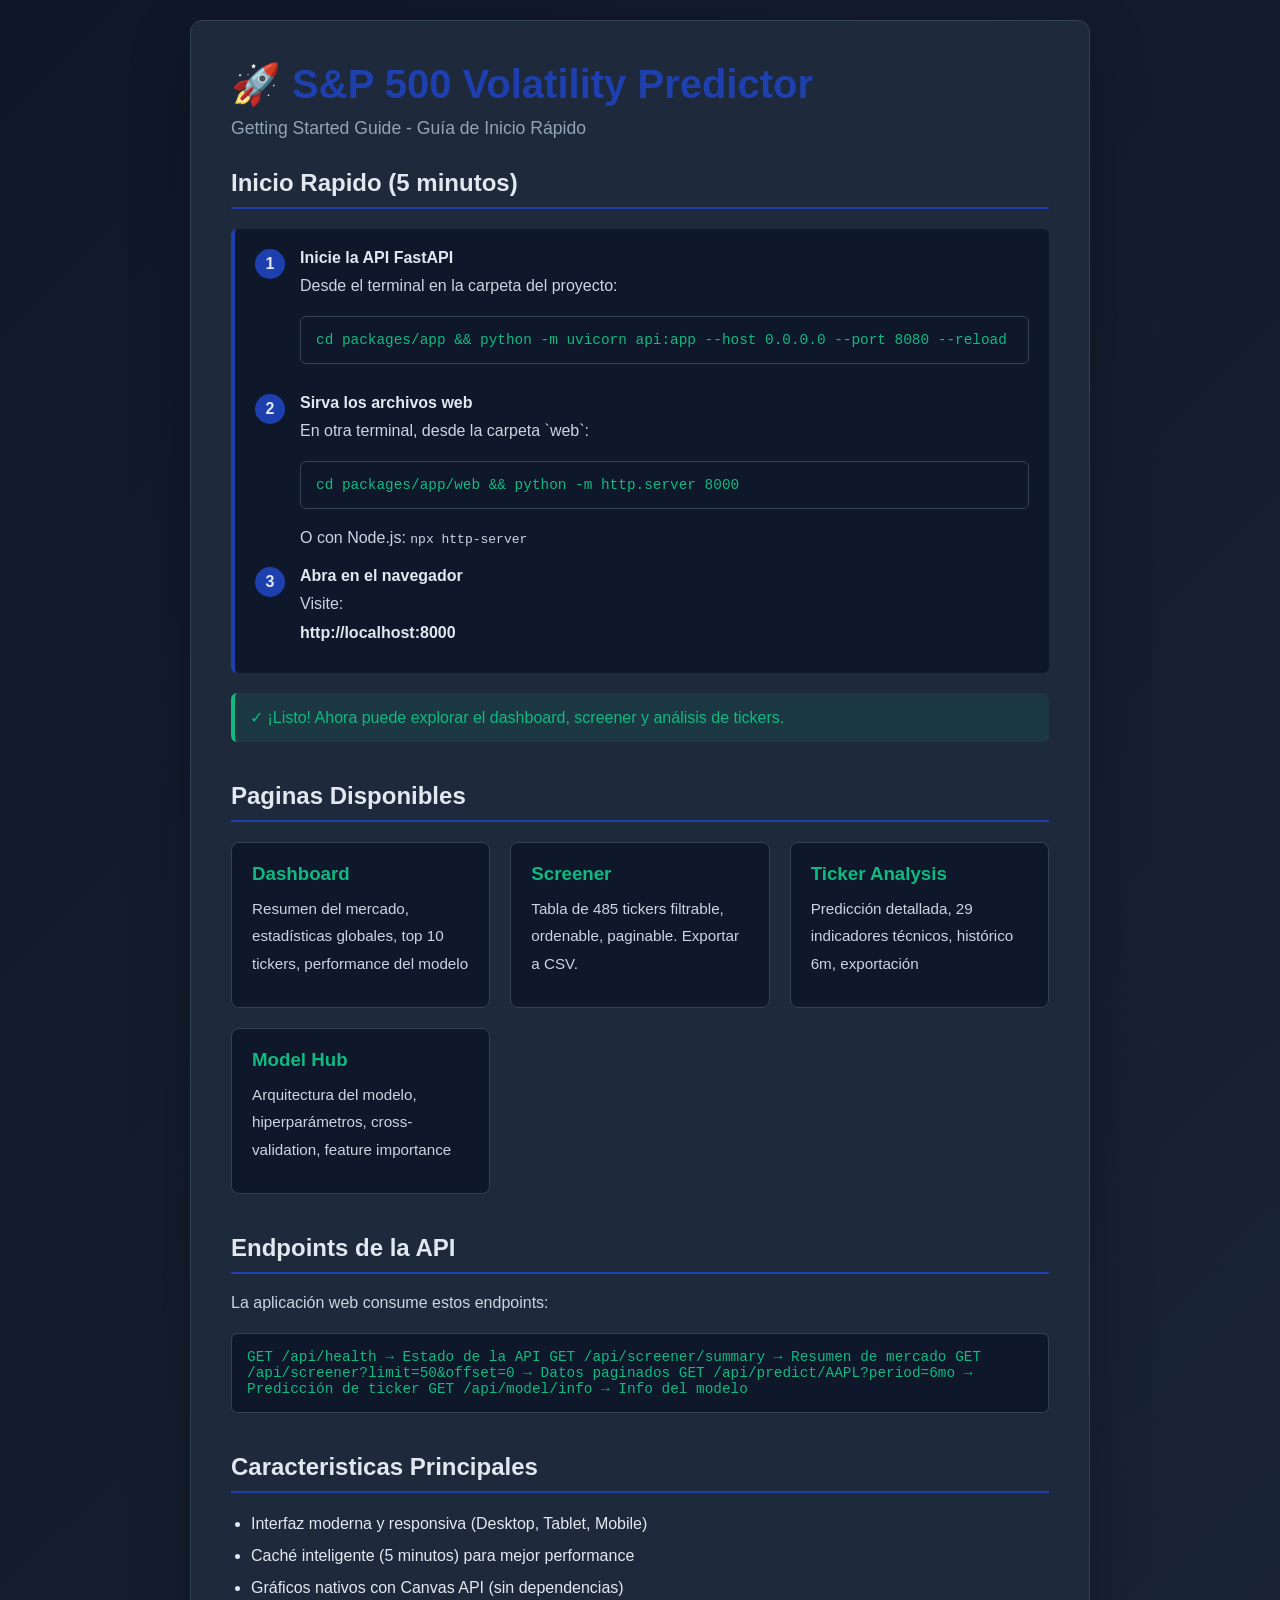
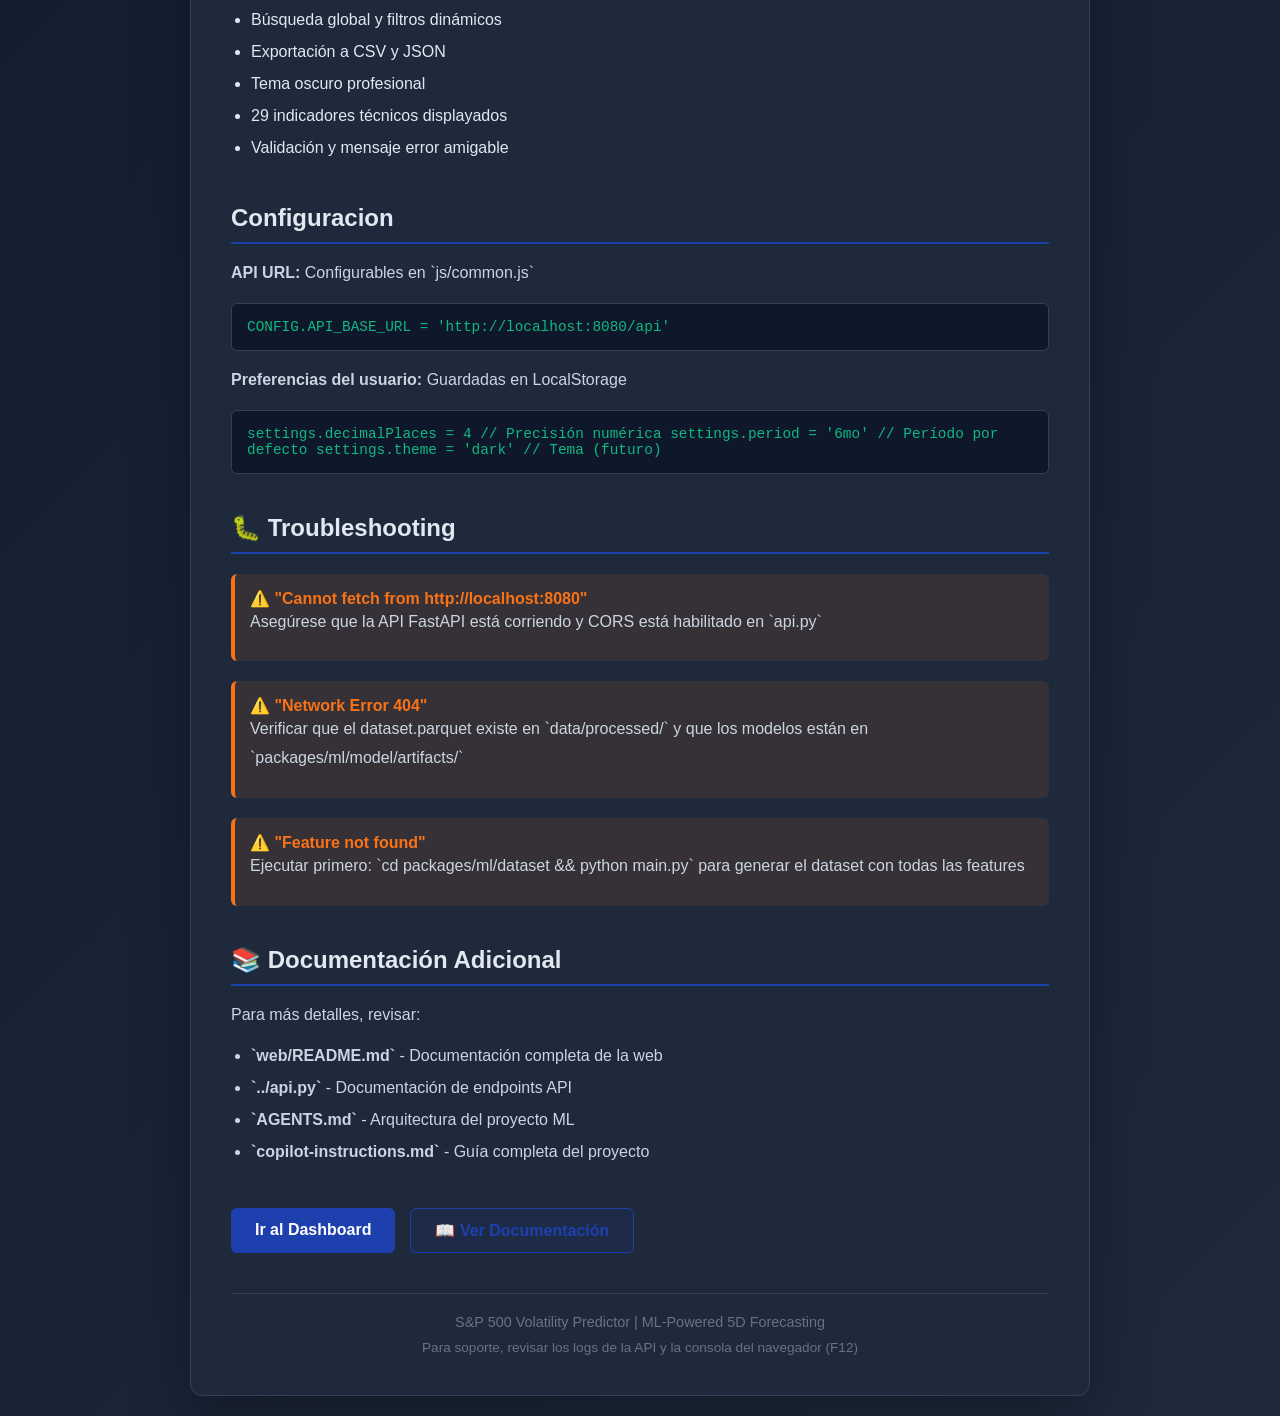
==== packages/app/web/START.html @ 7452db49 "feat: add getting started guide with HTML structure and styling for S&P 500 Volatility Predictor" ====
<!DOCTYPE html>
<html lang="es">
<head>
    <meta charset="UTF-8">
    <meta name="viewport" content="width=device-width, initial-scale=1.0">
    <title>S&P 500 Volatility Predictor | Getting Started</title>
    <style>
        * {
            margin: 0;
            padding: 0;
            box-sizing: border-box;
        }

        body {
            font-family: -apple-system, BlinkMacSystemFont, 'Segoe UI', Roboto, sans-serif;
            background: linear-gradient(135deg, #0F172A 0%, #1E293B 100%);
            color: #E2E8F0;
            min-height: 100vh;
            display: flex;
            align-items: center;
            justify-content: center;
            padding: 20px;
        }

        .container {
            max-width: 900px;
            background: #1E293B;
            border-radius: 12px;
            padding: 40px;
            border: 1px solid #334155;
            box-shadow: 0 20px 60px rgba(0, 0, 0, 0.3);
        }

        h1 {
            font-size: 2.5rem;
            margin-bottom: 10px;
            color: #1E40AF;
        }

        .subtitle {
            color: #94A3B8;
            margin-bottom: 30px;
            font-size: 1.1rem;
        }

        .section {
            margin-bottom: 40px;
        }

        .section h2 {
            font-size: 1.5rem;
            color: #E2E8F0;
            margin-bottom: 15px;
            border-bottom: 2px solid #1E40AF;
            padding-bottom: 10px;
        }

        .section p {
            color: #CBD5E1;
            line-height: 1.8;
            margin-bottom: 10px;
        }

        .code-block {
            background: #0F172A;
            border: 1px solid #334155;
            border-radius: 6px;
            padding: 15px;
            margin: 15px 0;
            overflow-x: auto;
            font-family: 'Courier New', monospace;
            font-size: 0.9rem;
            color: #10B981;
        }

        .steps {
            background: #0F172A;
            border-left: 4px solid #1E40AF;
            padding: 20px;
            border-radius: 6px;
            margin: 20px 0;
        }

        .step {
            display: flex;
            margin-bottom: 15px;
            align-items: flex-start;
        }

        .step:last-child {
            margin-bottom: 0;
        }

        .step-num {
            background: #1E40AF;
            width: 30px;
            height: 30px;
            border-radius: 50%;
            display: flex;
            align-items: center;
            justify-content: center;
            font-weight: bold;
            margin-right: 15px;
            flex-shrink: 0;
        }

        .step-text {
            flex: 1;
        }

        .step-text strong {
            color: #E2E8F0;
            display: block;
            margin-bottom: 5px;
        }

        .step-text p {
            color: #CBD5E1;
            margin: 0;
        }

        .buttons {
            display: flex;
            gap: 15px;
            margin-top: 30px;
            flex-wrap: wrap;
        }

        .btn {
            padding: 12px 24px;
            border-radius: 6px;
            border: none;
            font-size: 1rem;
            font-weight: 600;
            cursor: pointer;
            transition: all 0.3s;
            text-decoration: none;
            display: inline-flex;
            align-items: center;
            gap: 8px;
        }

        .btn-primary {
            background: #1E40AF;
            color: white;
        }

        .btn-primary:hover {
            background: #1e3a8a;
            transform: translateY(-2px);
            box-shadow: 0 4px 12px rgba(30, 64, 175, 0.4);
        }

        .btn-secondary {
            background: rgba(30, 64, 175, 0.1);
            color: #1E40AF;
            border: 1px solid #1E40AF;
        }

        .btn-secondary:hover {
            background: rgba(30, 64, 175, 0.2);
        }

        .feature-grid {
            display: grid;
            grid-template-columns: repeat(auto-fit, minmax(250px, 1fr));
            gap: 20px;
            margin-top: 20px;
        }

        .feature-card {
            background: #0F172A;
            border: 1px solid #334155;
            border-radius: 8px;
            padding: 20px;
        }

        .feature-card h3 {
            color: #10B981;
            margin-bottom: 10px;
        }

        .feature-card p {
            color: #CBD5E1;
            font-size: 0.95rem;
        }

        .warning {
            background: rgba(249, 115, 22, 0.1);
            border-left: 4px solid #F97316;
            padding: 15px;
            border-radius: 6px;
            margin: 20px 0;
        }

        .warning strong {
            color: #F97316;
        }

        .success {
            background: rgba(16, 185, 129, 0.1);
            border-left: 4px solid #10B981;
            padding: 15px;
            border-radius: 6px;
            margin: 20px 0;
            color: #10B981;
        }

        footer {
            text-align: center;
            margin-top: 40px;
            padding-top: 20px;
            border-top: 1px solid #334155;
            color: #6B7280;
            font-size: 0.9rem;
        }

        @media (max-width: 768px) {
            .container {
                padding: 25px;
            }

            h1 {
                font-size: 1.8rem;
            }

            .buttons {
                flex-direction: column;
            }

            .btn {
                width: 100%;
                justify-content: center;
            }
        }
    </style>
</head>
<body>
    <div class="container">
        <h1>🚀 S&P 500 Volatility Predictor</h1>
        <p class="subtitle">Getting Started Guide - Guía de Inicio Rápido</p>

        <!-- Quick Start -->
        <div class="section">
            <h2>Inicio Rapido (5 minutos)</h2>
            <div class="steps">
                <div class="step">
                    <div class="step-num">1</div>
                    <div class="step-text">
                        <strong>Inicie la API FastAPI</strong>
                        <p>Desde el terminal en la carpeta del proyecto:</p>
                        <div class="code-block">cd packages/app && python -m uvicorn api:app --host 0.0.0.0 --port 8080 --reload</div>
                    </div>
                </div>

                <div class="step">
                    <div class="step-num">2</div>
                    <div class="step-text">
                        <strong>Sirva los archivos web</strong>
                        <p>En otra terminal, desde la carpeta `web`:</p>
                        <div class="code-block">cd packages/app/web && python -m http.server 8000</div>
                        <p>O con Node.js: <code>npx http-server</code></p>
                    </div>
                </div>

                <div class="step">
                    <div class="step-num">3</div>
                    <div class="step-text">
                        <strong>Abra en el navegador</strong>
                        <p>Visite: <strong>http://localhost:8000</strong></p>
                    </div>
                </div>
            </div>

            <div class="success">
                ✓ ¡Listo! Ahora puede explorar el dashboard, screener y análisis de tickers.
            </div>
        </div>

        <!-- Pages Overview -->
        <div class="section">
            <h2>Paginas Disponibles</h2>
            <div class="feature-grid">
                <div class="feature-card">
                    <h3>Dashboard</h3>
                    <p>Resumen del mercado, estadísticas globales, top 10 tickers, performance del modelo</p>
                </div>
                <div class="feature-card">
                    <h3>Screener</h3>
                    <p>Tabla de 485 tickers filtrable, ordenable, paginable. Exportar a CSV.</p>
                </div>
                <div class="feature-card">
                    <h3>Ticker Analysis</h3>
                    <p>Predicción detallada, 29 indicadores técnicos, histórico 6m, exportación</p>
                </div>
                <div class="feature-card">
                    <h3>Model Hub</h3>
                    <p>Arquitectura del modelo, hiperparámetros, cross-validation, feature importance</p>
                </div>
            </div>
        </div>

        <!-- API Endpoints -->
        <div class="section">
            <h2>Endpoints de la API</h2>
            <p>La aplicación web consume estos endpoints:</p>
            <div class="code-block">
GET /api/health                     → Estado de la API
GET /api/screener/summary           → Resumen de mercado
GET /api/screener?limit=50&offset=0 → Datos paginados
GET /api/predict/AAPL?period=6mo    → Predicción de ticker
GET /api/model/info                 → Info del modelo
            </div>
        </div>

        <!-- Features -->
        <div class="section">
            <h2>Caracteristicas Principales</h2>
            <ul style="margin-left: 20px; line-height: 2;">
                <li>Interfaz moderna y responsiva (Desktop, Tablet, Mobile)</li>
                <li>Caché inteligente (5 minutos) para mejor performance</li>
                <li>Gráficos nativos con Canvas API (sin dependencias)</li>
                <li>Búsqueda global y filtros dinámicos</li>
                <li>Exportación a CSV y JSON</li>
                <li>Tema oscuro profesional</li>
                <li>29 indicadores técnicos displayados</li>
                <li>Validación y mensaje error amigable</li>
            </ul>
        </div>

        <!-- Configuration -->
        <div class="section">
            <h2>Configuracion</h2>
            <p><strong>API URL:</strong> Configurables en `js/common.js`</p>
            <div class="code-block">CONFIG.API_BASE_URL = 'http://localhost:8080/api'</div>

            <p style="margin-top: 15px;"><strong>Preferencias del usuario:</strong> Guardadas en LocalStorage</p>
            <div class="code-block">
settings.decimalPlaces = 4           // Precisión numérica
settings.period = '6mo'              // Período por defecto
settings.theme = 'dark'              // Tema (futuro)
            </div>
        </div>

        <!-- Troubleshooting -->
        <div class="section">
            <h2>🐛 Troubleshooting</h2>

            <div class="warning">
                <strong>⚠️ "Cannot fetch from http://localhost:8080"</strong>
                <p>Asegúrese que la API FastAPI está corriendo y CORS está habilitado en `api.py`</p>
            </div>

            <div class="warning">
                <strong>⚠️ "Network Error 404"</strong>
                <p>Verificar que el dataset.parquet existe en `data/processed/` y que los modelos están en `packages/ml/model/artifacts/`</p>
            </div>

            <div class="warning">
                <strong>⚠️ "Feature not found"</strong>
                <p>Ejecutar primero: `cd packages/ml/dataset && python main.py` para generar el dataset con todas las features</p>
            </div>
        </div>

        <!-- Documentation -->
        <div class="section">
            <h2>📚 Documentación Adicional</h2>
            <p>Para más detalles, revisar:</p>
            <ul style="margin-left: 20px; line-height: 2; color: #CBD5E1;">
                <li><strong>`web/README.md`</strong> - Documentación completa de la web</li>
                <li><strong>`../api.py`</strong> - Documentación de endpoints API</li>
                <li><strong>`AGENTS.md`</strong> - Arquitectura del proyecto ML</li>
                <li><strong>`copilot-instructions.md`</strong> - Guía completa del proyecto</li>
            </ul>
        </div>

        <div class="buttons">
            <a href="index.html" class="btn btn-primary">
                Ir al Dashboard
            </a>
            <a href="README.md" class="btn btn-secondary">
                📖 Ver Documentación
            </a>
        </div>

        <footer>
            <p>S&P 500 Volatility Predictor | ML-Powered 5D Forecasting</p>
            <p style="font-size: 0.85rem; margin-top: 10px;">Para soporte, revisar los logs de la API y la consola del navegador (F12)</p>
        </footer>
    </div>
</body>
</html>
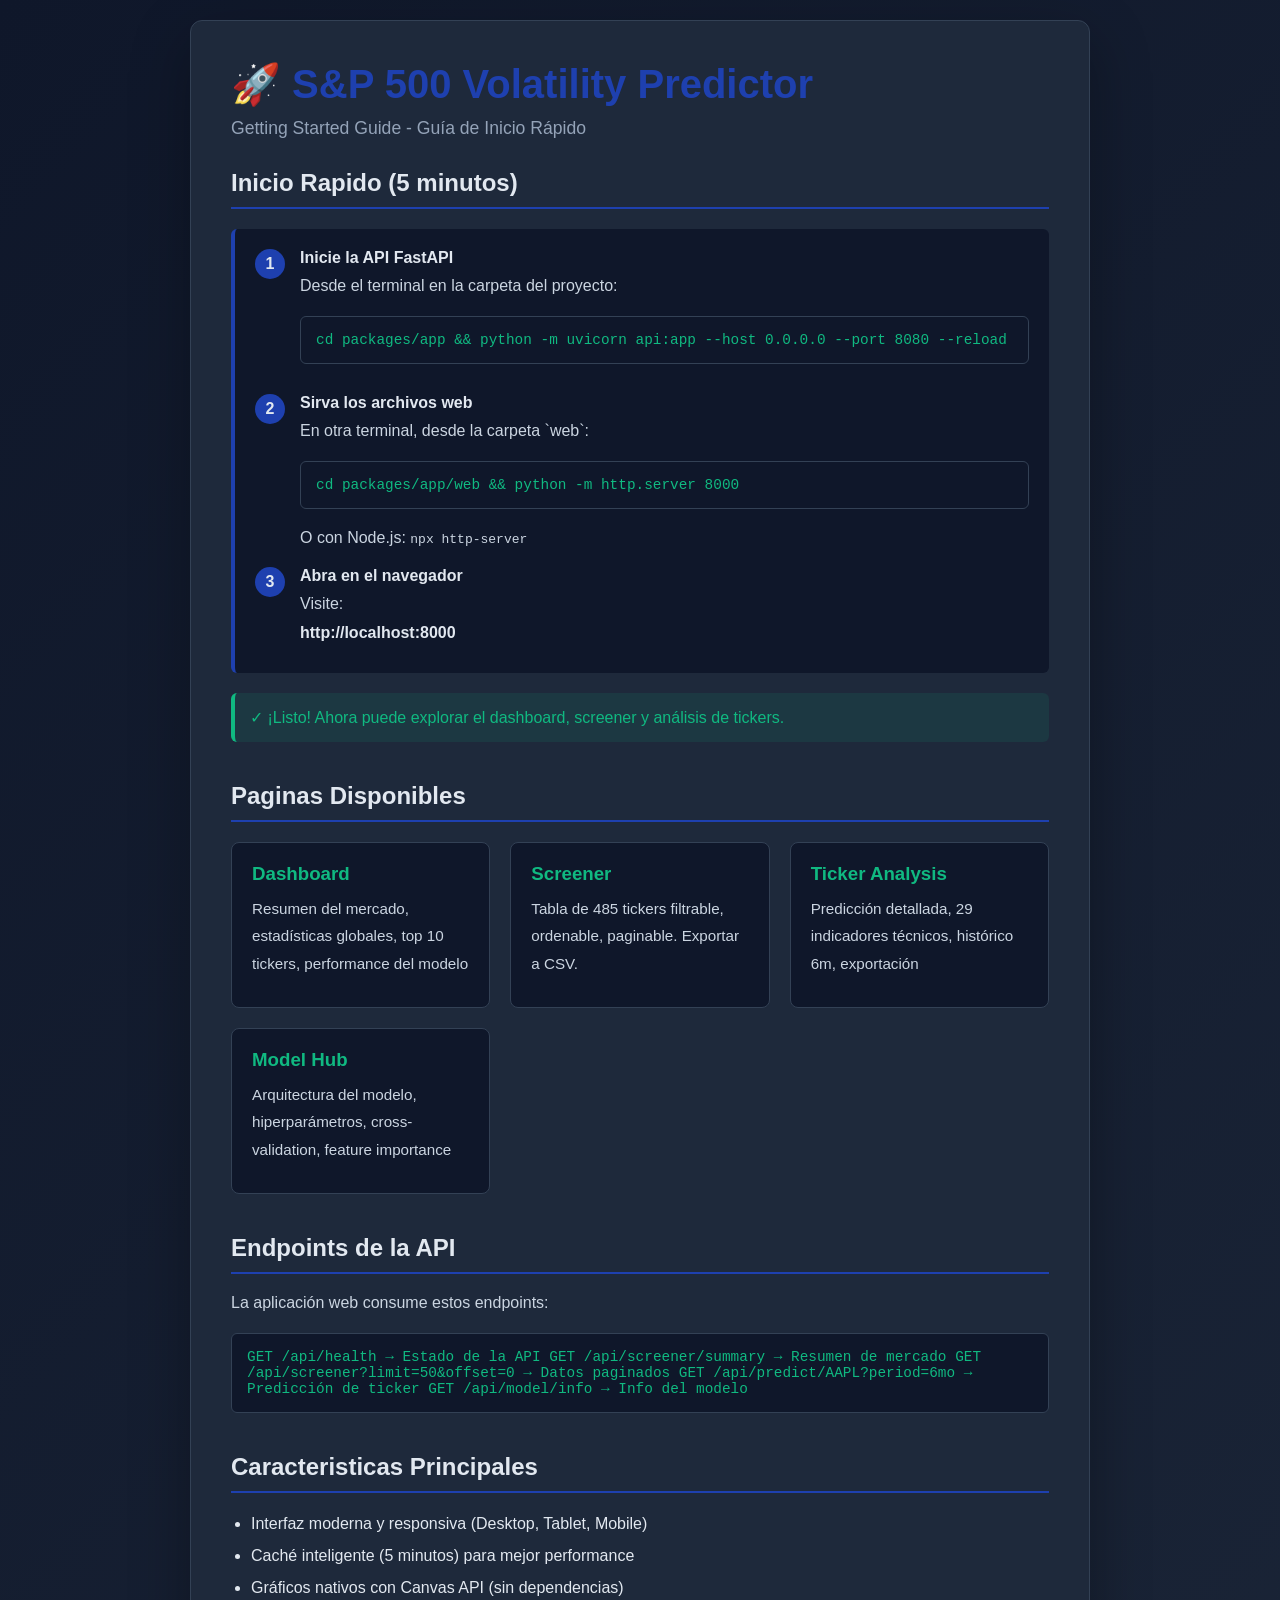
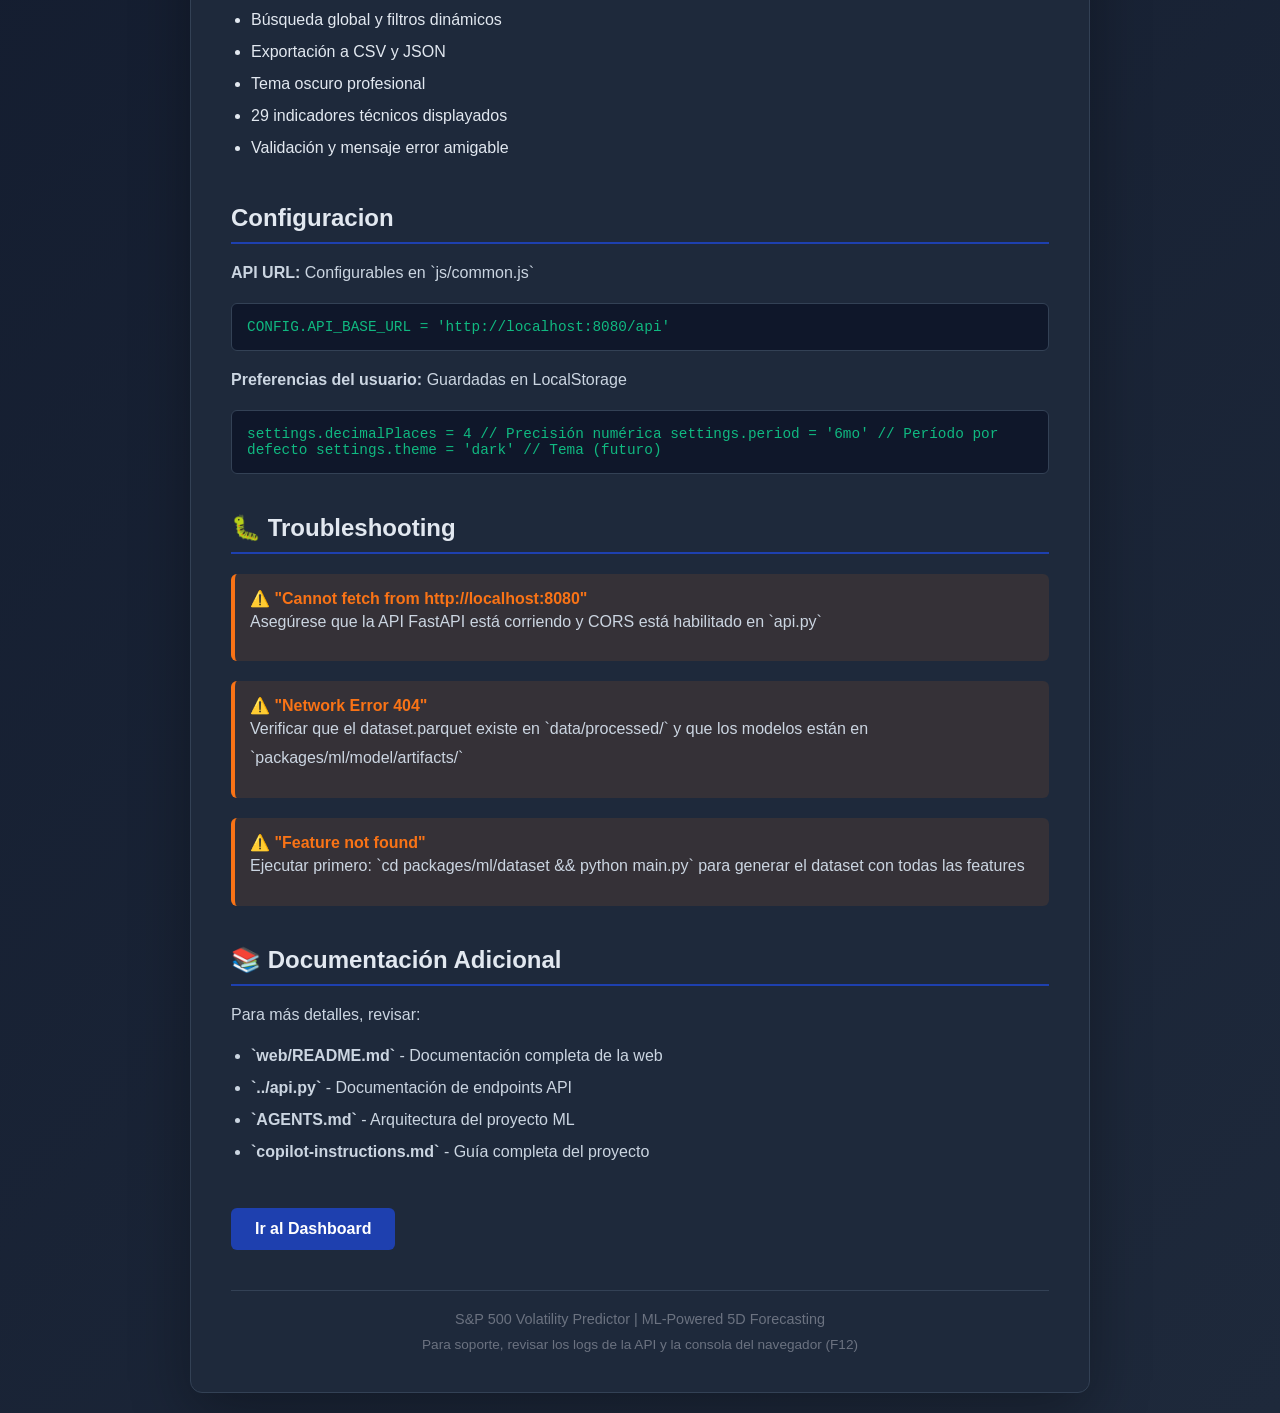
==== commit 0001098c: "docs: remove documentation link from the main page" ====
--- a/packages/app/web/START.html
+++ b/packages/app/web/START.html
@@ -378,9 +378,6 @@
             <a href="index.html" class="btn btn-primary">
                 Ir al Dashboard
             </a>
-            <a href="README.md" class="btn btn-secondary">
-                📖 Ver Documentación
-            </a>
         </div>
 
         <footer>
